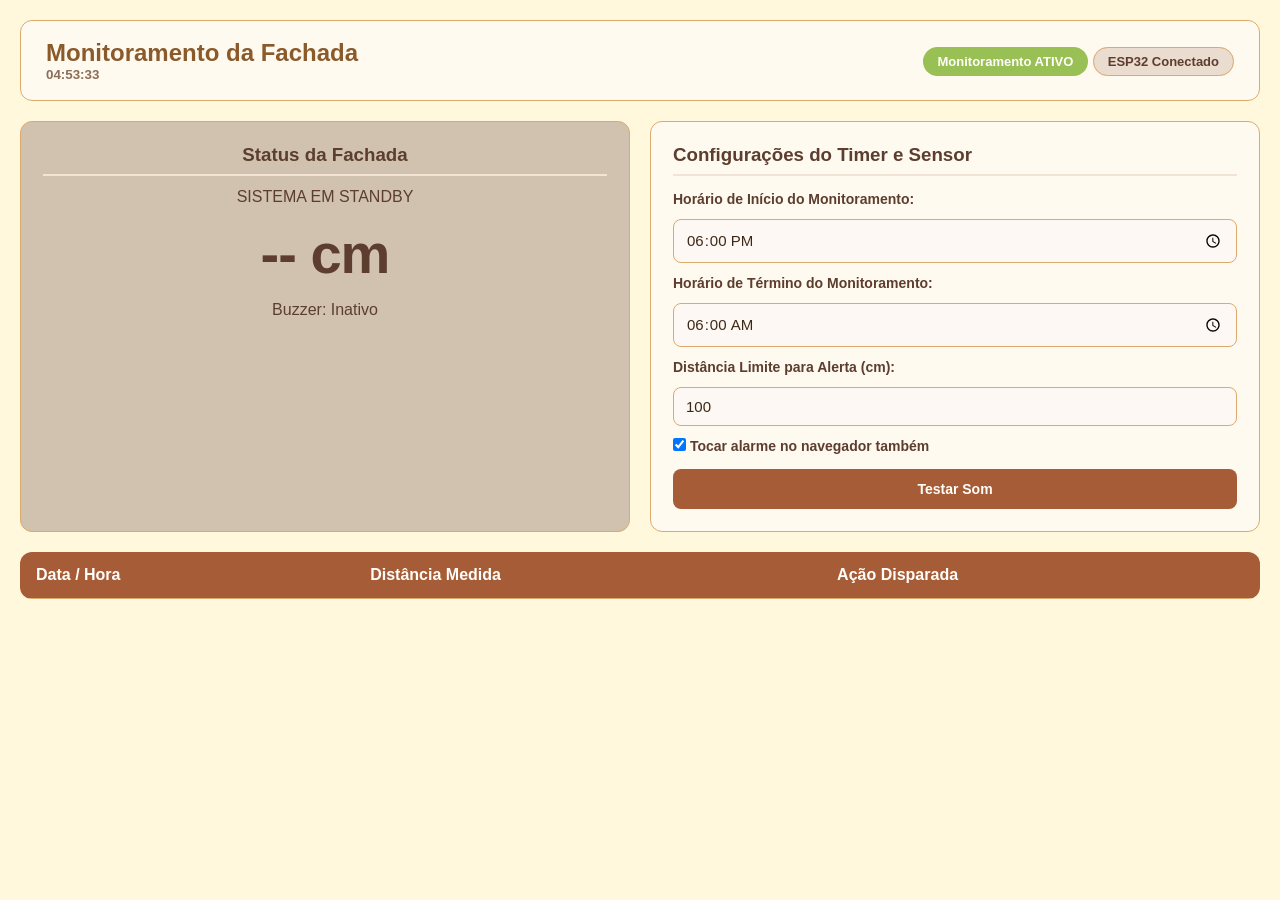
==== index.html @ 1cbe24e8 "Primeiro commit" ====
<html>
    <head>
        <title>Sistema de Segurança</title>
        <link rel="stylesheet" href="inicio.css">
    </head>
    <body>
        <header>
        <div>
            <h2>Monitoramento da Fachada</h2>
            <small id="currentTime">--:--:--</small>
        </div>
        <div>
            <span id="scheduleStatusBadge" class="status-badge inactive-schedule">Fora do Horário</span>
            <span class="status-badge online">ESP32 Conectado</span>
        </div>
    </header>
    <div class="dashboard">
        <div id="mainAlertCard" class="card status-card standby">
            <h3>Status da Fachada</h3>
            <div id="statusText">SISTEMA EM STANDBY</div>
            <div class="distance-display"><span id="distanceValue">--</span> <span>cm</span></div>
            <p id="buzzerStatusText">Buzzer: Inativo</p>
        </div>
        <div class="card">
            <h3>Configurações do Timer e Sensor</h3>
            <div class="timer-group">
                <label>Horário de Início do Monitoramento:</label>
                <input type="time" id="startTime" value="18:00">
                <label>Horário de Término do Monitoramento:</label>
                <input type="time" id="endTime" value="06:00">
                <label>Distância Limite para Alerta (cm):</label>
                <input type="number" id="thresholdDistance" value="100" min="5" max="400">
                <label>
                    <input type="checkbox" id="enableAudioBrowser" checked>
                    Tocar alarme no navegador também
                </label>
            </div> 
            <button class="btn btn-secondary" onclick="testarBuzzer()">Testar Som</button>
        </div>
    </div>
    <table class="history-table">
        <thead>
            <tr>
                <th>Data / Hora</th>
                <th>Distância Medida</th>
                <th>Ação Disparada</th>
            </tr>
        </thead>
        <tbody id="historyLog">
        </tbody>
    </table>
        <script src="js/inicio.js"></script>
    </body>
</html>
---- inicio.css ----
* {
    box-sizing: border-box;
    margin: 0;
    padding: 0;
    font-family: 'Segoe UI', Tahoma, Geneva, Verdana, sans-serif;
}
body {
    background-color: #fff8dc;
    color: #3d2817; 
    padding: 20px;
}
header {
    display: flex;
    justify-content: space-between;
    align-items: center;
    background: #fffaf0; 
    padding: 18px 25px;
    border-radius: 12px;
    border: 1px solid #ddaa6d;
    margin-bottom: 20px;
    flex-wrap: wrap;
    gap: 10px;
}
header h2 {
    color: #8b5a2b; 
    font-weight: 700;
}
header small {
    color: #8c6d58;
    font-weight: 600;
}
.header-badges {
    display: flex;
    gap: 10px;
    align-items: center;
}
.status-badge {
    padding: 6px 14px;
    border-radius: 20px;
    font-weight: bold;
    font-size: 13px;
    border: 1px solid transparent;
}
.online { 
    background-color: #ebdcd0; 
    color: #5c3d2e; 
    border-color: #ddaa6d;
}
.active-schedule { 
    background-color: #98c054;
    color: #fffdfa; 
}
.inactive-schedule { 
    background-color: #e2d4c5; 
    color: #7a6352; 
}
.dashboard {
    display: grid;
    grid-template-columns: repeat(auto-fit, minmax(300px, 1fr));
    gap: 20px;
    margin-bottom: 20px;
}
.card {
    background: #fffaf0;
    padding: 22px;
    border-radius: 12px;
    border: 1px solid #ddaa6d;
}
.card h3 {
    color: #5c3d2e;
    margin-bottom: 12px;
    border-bottom: 2px solid #f2e3d5;
    padding-bottom: 8px;
}
.status-card {
    text-align: center;
    transition: background 0.4s ease, color 0.4s ease, border-color 0.4s ease;
}
.status-title {
    margin-top: 10px; 
    font-size: 1.2rem; 
    font-weight: bold;
}
.status-card.clear {
    background-color: #98c054;
    border-color: #ddaa6d;
    color: #fffdfa;
}
.status-card.alert {
    background-color: #b22222;
    border-color: #b22222;
    color: #ffffff;
    animation: pulse 1.2s infinite;
}
.status-card.standby {
    background-color: #d1c2b0;
    border-color: #ddaa6d;
    color: #5c3d2e;
}
@keyframes pulse {
    0% { transform: scale(1); box-shadow: 0 0 0 0 rgba(192, 38, 19, 0.5); }
    50% { transform: scale(1.02); box-shadow: 0 0 18px 6px rgba(192, 38, 19, 0.35); }
    100% { transform: scale(1); box-shadow: 0 0 0 0 rgba(192, 38, 19, 0.5); }
}
.distance-display {
    font-size: 3.5rem;
    font-weight: bold;
    margin: 15px 0;
    letter-spacing: -1px;
}
.distance-display .unit {
    font-size: 1.5rem;
}
.timer-group {
    margin-top: 15px;
    display: flex;
    flex-direction: column;
    gap: 12px;
}
.timer-group label {
    font-size: 14px;
    font-weight: 600;
    color: #5c3d2e;
}
.checkbox-label {
    display: flex; 
    align-items: center; 
    gap: 8px; 
    cursor: pointer; 
    margin-top: 5px;
}
.timer-group input[type="time"], 
.timer-group input[type="number"] {
    width: 100%;
    padding: 10px 12px;
    background-color: #fdf8f3;
    border: 1px solid #ddaa6d;
    border-radius: 8px;
    font-size: 15px;
    color: #3d2817;
    outline: none;
    transition: border-color 0.2s, box-shadow 0.2s;
}
.btn {
    background-color: #8b4513;
    color: #fffdfa;
    border: none;
    padding: 12px 15px;
    border-radius: 8px;
    cursor: pointer;
    font-weight: bold;
    font-size: 14px;
    width: 100%;
    margin-top: 15px;
    transition: background-color 0.2s ease;
}
.btn:hover { 
    background-color: #6f350f; 
}
.btn-secondary { 
    background-color: #a65d37; 
}
.btn-secondary:hover { 
    background-color: #8c4b27; 
}
.history-table {
    width: 100%;
    border-collapse: collapse;
    background: #fffaf0;
    border-radius: 12px;
    overflow: hidden;
}
.history-table th, .history-table td {
    padding: 14px 16px;
    text-align: left;
    border-bottom: 1px solid #ddaa6d;
}
.history-table th {
    background-color: #a65d37;
    color: #fffdfa;
    font-weight: 600;
}
.history-table td {
    color: #3d2817;
}
.history-table tbody tr:hover {
    background-color: #f7efe6;
}
@media (max-width: 600px) {
    body {
        padding: 10px;
    }
    header {
        flex-direction: column;
        align-items: flex-start;
        padding: 15px;
    }
    .header-badges {
        width: 100%;
        justify-content: flex-start;
    }
    .dashboard {
        grid-template-columns: 1fr;
        gap: 15px;
    }
    .card {
        padding: 16px;
    }
    .distance-display {
        font-size: 2.8rem; 
    }
    .history-table th, 
    .history-table td {
        padding: 10px 12px;
        font-size: 14px;
    }
}
@media (min-width: 601px) and (max-width: 900px) {
    body {
        padding: 15px;
    }

    .dashboard {
        grid-template-columns: 1fr;
    }
}
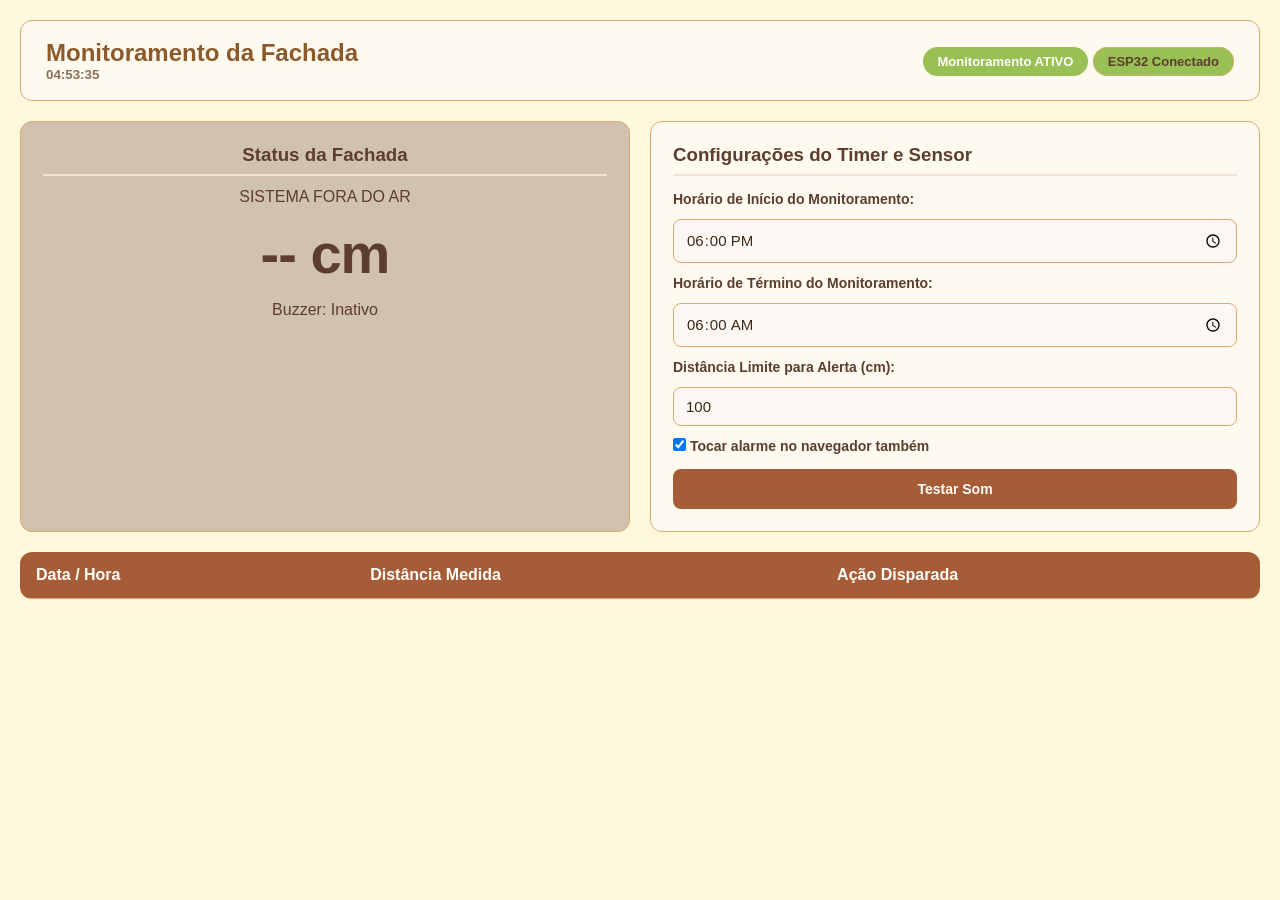
==== commit ac7ebe63: "ajuste" ====
--- a/index.html
+++ b/index.html
@@ -11,13 +11,13 @@
         </div>
         <div>
             <span id="scheduleStatusBadge" class="status-badge inactive-schedule">Fora do Horário</span>
-            <span class="status-badge online">ESP32 Conectado</span>
+            <span id="espStatusBadge" class="status-badge online">ESP32 Conectado</span>
         </div>
     </header>
     <div class="dashboard">
         <div id="mainAlertCard" class="card status-card standby">
             <h3>Status da Fachada</h3>
-            <div id="statusText">SISTEMA EM STANDBY</div>
+            <div id="statusText">SISTEMA FORA DO AR</div>
             <div class="distance-display"><span id="distanceValue">--</span> <span>cm</span></div>
             <p id="buzzerStatusText">Buzzer: Inativo</p>
         </div>
--- a/inicio.css
+++ b/inicio.css
@@ -42,6 +42,11 @@
     border: 1px solid transparent;
 }
 .online { 
+    background-color: #98c054; 
+    color: #5c3d2e; 
+    border-color: #ddaa6d;
+}
+.offline { 
     background-color: #ebdcd0; 
     color: #5c3d2e; 
     border-color: #ddaa6d;
